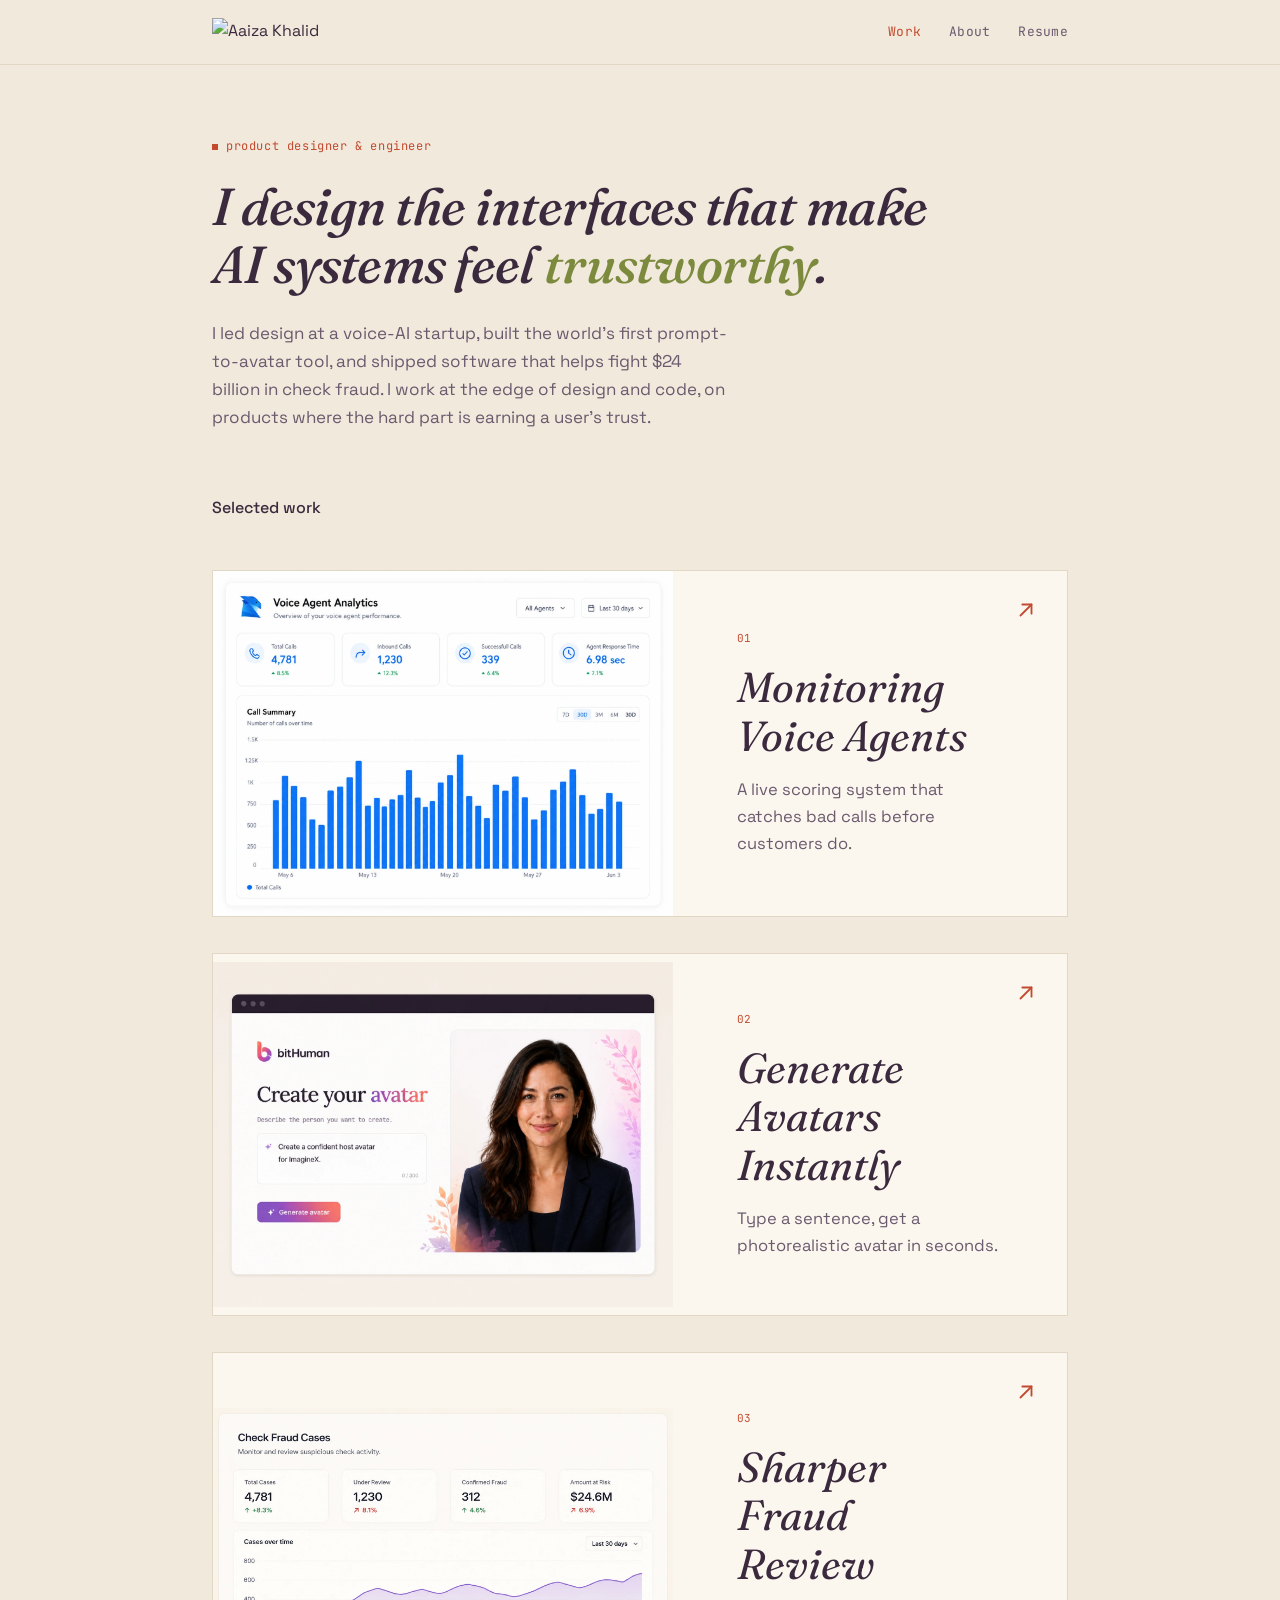
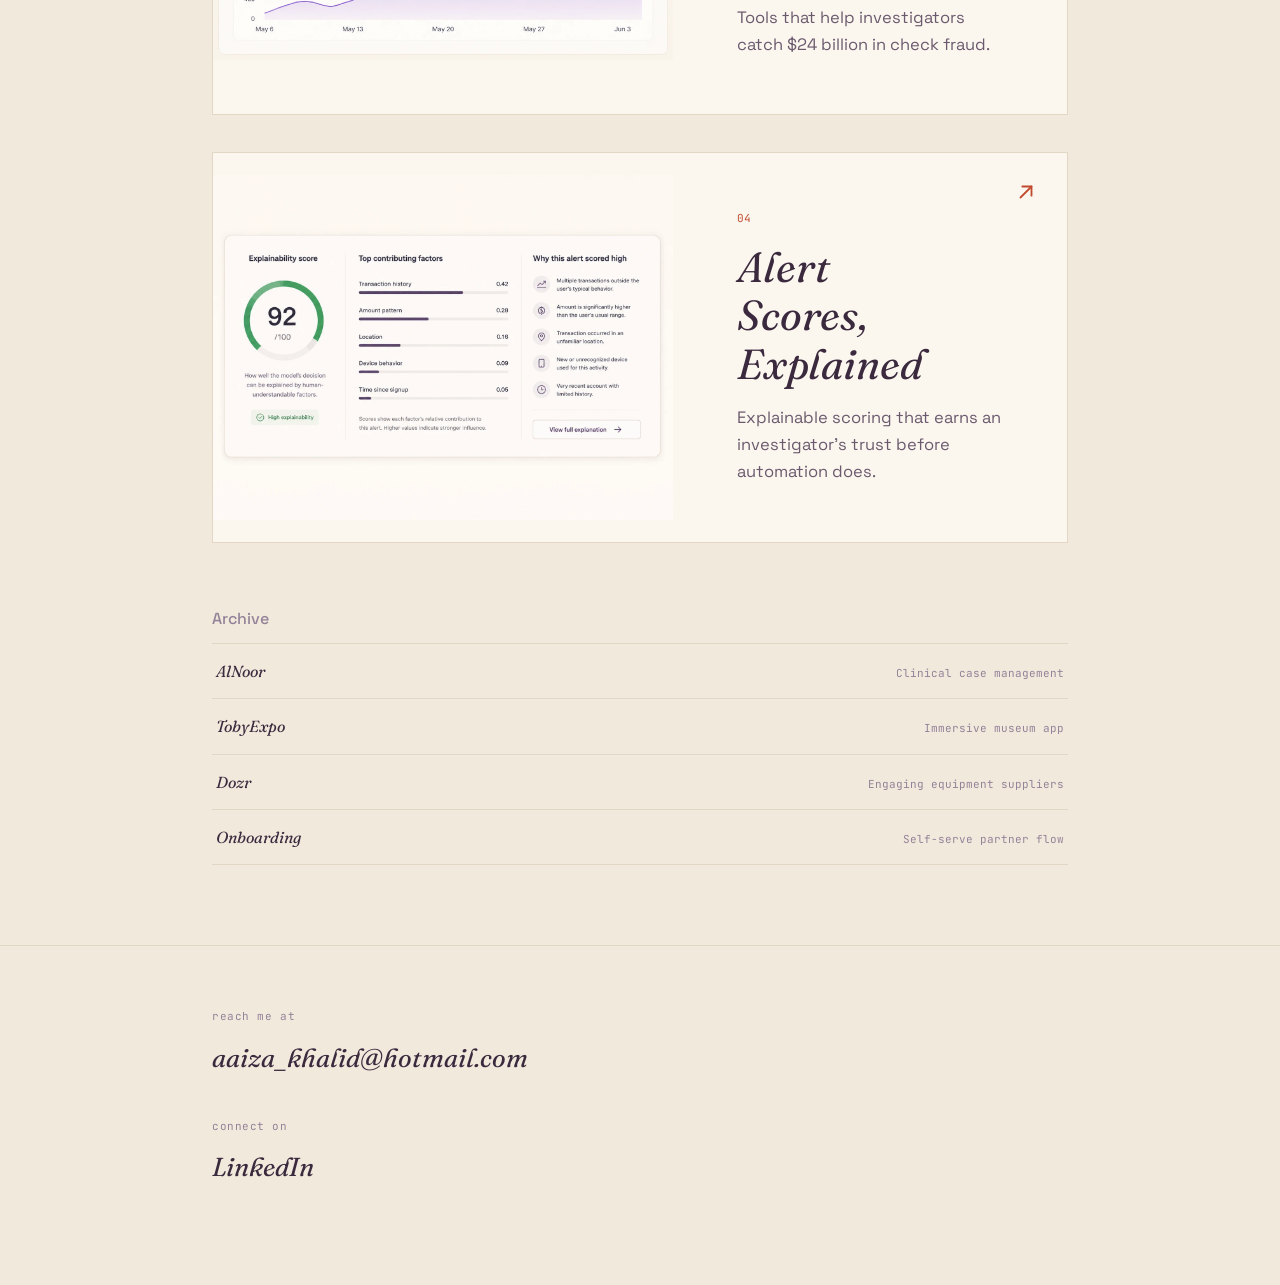
==== index.html @ 7fcff70e "Rework homepage card titles after feedback The first pass (Make It Visible, Words Become Faces, Fast" ====
<!DOCTYPE html>
<html lang="en">
<head>
<meta charset="UTF-8">
<meta name="viewport" content="width=device-width, initial-scale=1">
<title>Aaiza Khalid — Product Designer</title>
<style>
@import url('https://fonts.googleapis.com/css2?family=Space+Grotesk:wght@400;500;700&family=JetBrains+Mono:wght@400;500&family=Fraunces:ital,opsz,wght@0,9..144,400;0,9..144,500;0,9..144,600;1,9..144,500;1,9..144,600&display=swap');

* { margin:0; padding:0; box-sizing:border-box; }

:root{
  --bg:#F1E9DC;
  --bg-card:#FBF7EF;
  --ink:#3B2A3E;
  --ink-soft:#6B5A6E;
  --ink-mute:#948298;
  --coral:#C24B2F;
  --olive:#7C8A3D;
  --border:#E2D6C4;
  --border-strong:#CBB89D;
  --font-display:'Fraunces', serif;
  --font-sans:'Space Grotesk', sans-serif;
  --font-mono:'JetBrains Mono', monospace;
  --maxw:920px;
}

html{ scroll-behavior:smooth; }

body{
  background:var(--bg);
  color:var(--ink);
  font-family:var(--font-sans);
  font-size:16px;
  line-height:1.65;
  position:relative;
  overflow-x:hidden;
}

.grid-overlay{
  position:fixed; inset:0; pointer-events:none; z-index:0;
  background-image: repeating-linear-gradient(90deg, transparent, transparent 79px, rgba(59,42,62,0.05) 79px, rgba(59,42,62,0.05) 80px);
  opacity:0; transition:opacity .8s ease;
}
body.grid-on .grid-overlay{ opacity:1; }

a{ color:inherit; text-decoration:none; }

.wrap{ max-width:var(--maxw); margin:0 auto; padding:0 32px; position:relative; z-index:1; }

/* nav */
nav.site-nav{
  position:sticky; top:0; z-index:50;
  background:rgba(241,233,220,0.92); backdrop-filter:blur(6px);
  border-bottom:1px solid var(--border);
}
nav.site-nav .wrap{
  display:flex; align-items:center; justify-content:space-between;
  padding-top:18px; padding-bottom:18px;
}
nav.site-nav .mark img{ height:28px; display:block; }
nav.site-nav .links{ display:flex; gap:28px; font-family:var(--font-mono); font-size:13px; letter-spacing:0.02em; }
nav.site-nav .links a{ color:var(--ink-soft); transition:color .2s; }
nav.site-nav .links a:hover, nav.site-nav .links a.current{ color:var(--coral); }

/* eyebrow */
.eyebrow{
  font-family:var(--font-mono); font-size:12px; letter-spacing:0.05em;
  color:var(--coral); margin-bottom:20px; display:flex; align-items:center; gap:8px;
}
.eyebrow::before{ content:''; width:6px; height:6px; background:var(--coral); display:inline-block; }

/* headings */
h1{ font-family:var(--font-display); font-style:italic; font-weight:500; font-size:52px; line-height:1.12; letter-spacing:-0.01em; max-width:760px; }
h2{ font-family:var(--font-display); font-style:italic; font-weight:500; font-size:30px; line-height:1.25; margin:64px 0 20px; max-width:680px; }
h3{ font-family:var(--font-sans); font-weight:500; font-size:16px; margin:28px 0 10px; color:var(--ink); }
p{ color:var(--ink-soft); max-width:640px; }
.accent{ color:var(--olive); font-style:italic; }

/* hero */
.hero{ padding:72px 0 56px; }
.hero .sub{ font-family:var(--font-sans); font-size:17px; max-width:520px; margin-top:26px; }

/* project index grid — horizontal rows */
.index-grid{
  display:flex; flex-direction:column; gap:36px; margin-top:48px;
}
.index-grid .cell{
  background:var(--bg-card); border:1px solid var(--border); padding:0; overflow:hidden;
  transition:transform .3s ease, border-color .3s ease; cursor:pointer;
  display:flex; align-items:stretch; position:relative;
}
.index-grid .cell:hover{ transform:translateY(-4px); border-color:var(--coral); }
.index-grid .cell .num{ font-family:var(--font-mono); font-size:11px; color:var(--coral); margin-bottom:16px; }
.index-grid .cell .name{ font-family:var(--font-display); font-style:italic; font-size:42px; line-height:1.15; padding-right:36px; }
.index-grid .cell .blurb{ font-family:var(--font-sans); font-size:16.5px; color:var(--ink-soft); margin-top:16px; max-width:460px; }
.index-grid .cell .cell-body{ padding:56px 64px; flex:1; display:flex; flex-direction:column; justify-content:center; min-width:0; }

/* arrow affordance */
.index-grid .cell-arrow{
  position:absolute; top:28px; right:30px; width:22px; height:22px; color:var(--coral);
  transition:transform .25s ease; z-index:2;
}
.index-grid .cell-arrow svg{ width:100%; height:100%; display:block; }
.index-grid .cell:hover .cell-arrow{ transform:translate(4px,-4px); }

/* thumb: bare image, no chrome frame. contain (not cover) so screenshot
   text never gets cropped regardless of the source image's aspect ratio */
.index-grid .thumb{ flex:0 0 460px; display:flex; align-items:center; justify-content:center; background:var(--bg-card); }
.index-grid .thumb .thumb-media{
  width:100%; height:100%; object-fit:contain; object-position:center; display:block;
}
.index-grid .thumb .quad-mini{
  width:100%; flex:1; display:grid; grid-template-columns:1fr 1fr; grid-template-rows:1fr 1fr;
  gap:4px; padding:18px;
}
.index-grid .thumb .qc{ border-radius:5px; }
.index-grid .thumb .qc-good{ background:rgba(124,138,61,0.28); border:1px solid rgba(124,138,61,0.45); }
.index-grid .thumb .qc-red{ background:rgba(194,75,47,0.22); border:1px solid rgba(194,75,47,0.4); }
.index-grid .thumb .qc-amber{ background:rgba(194,75,47,0.12); border:1px dashed rgba(194,75,47,0.55); }

@media (max-width:900px){
  .index-grid .cell .name{ font-size:32px; }
  .index-grid .cell .cell-body{ padding:40px 44px; }
}
@media (max-width:720px){
  .index-grid .cell{ flex-direction:column; }
  .index-grid .thumb{ flex:0 0 auto; aspect-ratio:16/10; }
  .index-grid .cell-arrow{ top:20px; right:20px; }
}

/* archive row */
.archive{ margin-top:64px; }
.archive h3{ color:var(--ink-mute); }
.archive-list{ display:flex; flex-direction:column; border-top:1px solid var(--border); }
.archive-list a{
  display:flex; align-items:baseline; justify-content:space-between; gap:16px;
  padding:14px 4px; border-bottom:1px solid var(--border);
  transition:padding-left .2s ease, border-color .2s ease;
}
.archive-list a:hover{ padding-left:10px; border-color:var(--border-strong); }
.archive-list a:hover .name{ color:var(--coral); }
.archive-list .name{ font-family:var(--font-display); font-style:italic; font-size:16px; transition:color .2s; }
.archive-list .tag{ font-family:var(--font-mono); font-size:11px; color:var(--ink-mute); white-space:nowrap; }
@media (max-width:480px){
  .archive-list a{ flex-direction:column; align-items:flex-start; gap:4px; }
}

/* case study meta row */
.meta-row{
  display:grid; grid-template-columns:repeat(4,1fr); gap:20px;
  border-top:1px solid var(--border); border-bottom:1px solid var(--border);
  padding:24px 0; margin:36px 0 44px; max-width:760px;
}
.meta-row div{ font-size:13px; }
.meta-row .label{ font-family:var(--font-mono); font-size:11px; color:var(--coral); display:block; margin-bottom:6px; }
.meta-row .val{ color:var(--ink); font-weight:500; }
@media (max-width:640px){ .meta-row{ grid-template-columns:1fr 1fr; } }

/* stat row */
.stat-row{ display:flex; gap:48px; flex-wrap:wrap; margin:32px 0 12px; }
.stat{ min-width:120px; }
.stat .num{ font-family:var(--font-display); font-style:italic; font-weight:500; font-size:38px; color:var(--coral); line-height:1; }
.stat .label{ font-family:var(--font-mono); font-size:12px; color:var(--ink-soft); margin-top:8px; display:block; }

/* images */
figure{ margin:28px 0; }
figure img, figure video{ width:100%; display:block; border:1px solid var(--border); background:var(--bg-card); }
figcaption{ font-family:var(--font-mono); font-size:12px; color:var(--ink-mute); margin-top:10px; }

/* list quotes */
blockquote{
  font-family:var(--font-display); font-style:italic; font-size:22px; color:var(--ink);
  border-left:2px solid var(--coral); padding-left:24px; margin:32px 0; max-width:600px;
}

ul{ color:var(--ink-soft); padding-left:20px; max-width:620px; }
ul li{ margin-bottom:8px; }

/* up next */
.up-next{
  margin-top:96px; padding:44px 0; border-top:1px solid var(--border);
}
.up-next .eyebrow{ margin-bottom:14px; }
.up-next .title{ font-family:var(--font-display); font-style:italic; font-size:34px; transition:color .2s; }
.up-next a:hover .title{ color:var(--coral); }

/* footer */
footer{ margin-top:80px; padding:56px 0 64px; border-top:1px solid var(--border); }
footer .label{ font-family:var(--font-mono); font-size:11px; color:var(--ink-mute); text-transform:lowercase; letter-spacing:0.05em; }
footer .big{ font-family:var(--font-display); font-style:italic; font-size:26px; margin:8px 0 32px; display:block; }
footer .big:hover{ color:var(--coral); }
footer .flower{ height:48px; margin-top:24px; opacity:0.85; }

section.body-content{ padding-bottom:20px; }

@media (max-width:640px){
  h1{ font-size:38px; }
  h2{ font-size:24px; }
  .wrap{ padding:0 20px; }
}


/* entrance beat */
.hero h1, .hero .sub, .hero .eyebrow{ opacity:0; transform:translateY(16px); animation:heroIn .8s ease forwards; }
.hero .eyebrow{ animation-delay:.05s; }
.hero h1{ animation-delay:.18s; }
.hero .sub{ animation-delay:.34s; }
@keyframes heroIn{ to{ opacity:1; transform:none; } }
/* index cells: cursor-tilt shadow */
.index-grid .cell{ position:relative; will-change:transform; }
.index-grid .cell:hover{ box-shadow: var(--mx,0px) var(--my,6px) 24px -8px rgba(59,42,62,0.25); }

</style>
</head>
<body>
<div class="grid-overlay"></div>

<nav class="site-nav">
  <div class="wrap">
    <a class="mark" href="index.html"><img src="https://cdn.prod.website-files.com/6029a00655b62debcb2ac54f/608301ea3f40d42e7179f87a_signature%20(4).png" alt="Aaiza Khalid"></a>
    <div class="links">
      <a href="index.html" class="current">Work</a>
      <a href="about.html">About</a>
      <a href="https://drive.google.com/file/d/19e17WvqtgwXd5ikh0A21keDAwqfaJ39k/view?usp=sharing" target="_blank" rel="noopener">Resume</a>
    </div>
  </div>
</nav>

<header class="hero">
  <div class="wrap">
    <div class="eyebrow">product designer &amp; engineer</div>
    <h1>I design the interfaces that make AI systems feel <span class="accent">trustworthy</span>.</h1>
    <p class="sub">I led design at a voice-AI startup, built the world's first prompt-to-avatar tool, and shipped software that helps fight $24 billion in check fraud. I work at the edge of design and code, on products where the hard part is earning a user's trust.</p>
  </div>
</header>

<main class="wrap body-content">
  <h3 style="margin-top:8px;">Selected work</h3>
  <div class="index-grid">

    <a class="cell" href="work/aviary.html">
      <div class="thumb">
        <img class="thumb-media" src="images/aviary-thumb.webp" alt="Aviary voice agent analytics dashboard">
      </div>
      <div class="cell-body">
        <div class="num">01</div>
        <div class="name">Monitoring Voice Agents</div>
        <p class="blurb">A live scoring system that catches bad calls before customers do.</p>
      </div>
      <div class="cell-arrow"><svg viewBox="0 0 24 24" fill="none" stroke="currentColor" stroke-width="2" stroke-linecap="round" stroke-linejoin="round"><line x1="6" y1="18" x2="18" y2="6"/><polyline points="8 6 18 6 18 16"/></svg></div>
    </a>

    <a class="cell" href="work/bithuman.html">
      <div class="thumb">
        <img class="thumb-media" src="images/bithuman-thumb.webp" alt="bitHuman avatar generation UI">
      </div>
      <div class="cell-body">
        <div class="num">02</div>
        <div class="name">Generate Avatars Instantly</div>
        <p class="blurb">Type a sentence, get a photorealistic avatar in seconds.</p>
      </div>
      <div class="cell-arrow"><svg viewBox="0 0 24 24" fill="none" stroke="currentColor" stroke-width="2" stroke-linecap="round" stroke-linejoin="round"><line x1="6" y1="18" x2="18" y2="6"/><polyline points="8 6 18 6 18 16"/></svg></div>
    </a>

    <a class="cell" href="work/unit21.html">
      <div class="thumb">
        <img class="thumb-media" src="images/unit21-thumb.webp" alt="Unit21 check fraud cases dashboard">
      </div>
      <div class="cell-body">
        <div class="num">03</div>
        <div class="name">Sharper Fraud Review</div>
        <p class="blurb">Tools that help investigators catch $24 billion in check fraud.</p>
      </div>
      <div class="cell-arrow"><svg viewBox="0 0 24 24" fill="none" stroke="currentColor" stroke-width="2" stroke-linecap="round" stroke-linejoin="round"><line x1="6" y1="18" x2="18" y2="6"/><polyline points="8 6 18 6 18 16"/></svg></div>
    </a>

    <a class="cell" href="work/alert-scores.html">
      <div class="thumb">
        <img class="thumb-media" src="images/alert-scores-thumb.webp" alt="Alert Scores explainability breakdown">
      </div>
      <div class="cell-body">
        <div class="num">04</div>
        <div class="name">Alert Scores, Explained</div>
        <p class="blurb">Explainable scoring that earns an investigator's trust before automation does.</p>
      </div>
      <div class="cell-arrow"><svg viewBox="0 0 24 24" fill="none" stroke="currentColor" stroke-width="2" stroke-linecap="round" stroke-linejoin="round"><line x1="6" y1="18" x2="18" y2="6"/><polyline points="8 6 18 6 18 16"/></svg></div>
    </a>

  </div>

  <div class="archive">
    <h3>Archive</h3>
    <div class="archive-list">
      <a href="work/alnoor.html">
        <span class="name">AlNoor</span>
        <span class="tag">Clinical case management</span>
      </a>
      <a href="work/tobyexpo.html">
        <span class="name">TobyExpo</span>
        <span class="tag">Immersive museum app</span>
      </a>
      <a href="work/dozr.html">
        <span class="name">Dozr</span>
        <span class="tag">Engaging equipment suppliers</span>
      </a>
      <a href="work/onboarding.html">
        <span class="name">Onboarding</span>
        <span class="tag">Self-serve partner flow</span>
      </a>
    </div>
  </div>
</main>

<footer>
  <div class="wrap">
    <span class="label">Reach me at</span>
    <a class="big" href="mailto:aaiza_khalid@hotmail.com">aaiza_khalid@hotmail.com</a>
    <span class="label">Connect on</span>
    <a class="big" href="https://www.linkedin.com/in/aaizakh/" target="_blank" rel="noopener">LinkedIn</a>
  </div>
</footer>

<script>
document.addEventListener('mousemove', function(){
  document.body.classList.add('grid-on');
}, { once:true });


// soft cursor-following shadow on project cells
document.querySelectorAll('.index-grid .cell').forEach(c=>{
  c.addEventListener('mousemove',(e)=>{
    const r=c.getBoundingClientRect();
    const dx=((e.clientX-r.left)/r.width - .5)*-14;
    const dy=((e.clientY-r.top)/r.height - .5)*-14 + 6;
    c.style.setProperty('--mx', dx+'px');
    c.style.setProperty('--my', dy+'px');
  });
});
</script>
</body>
</html>
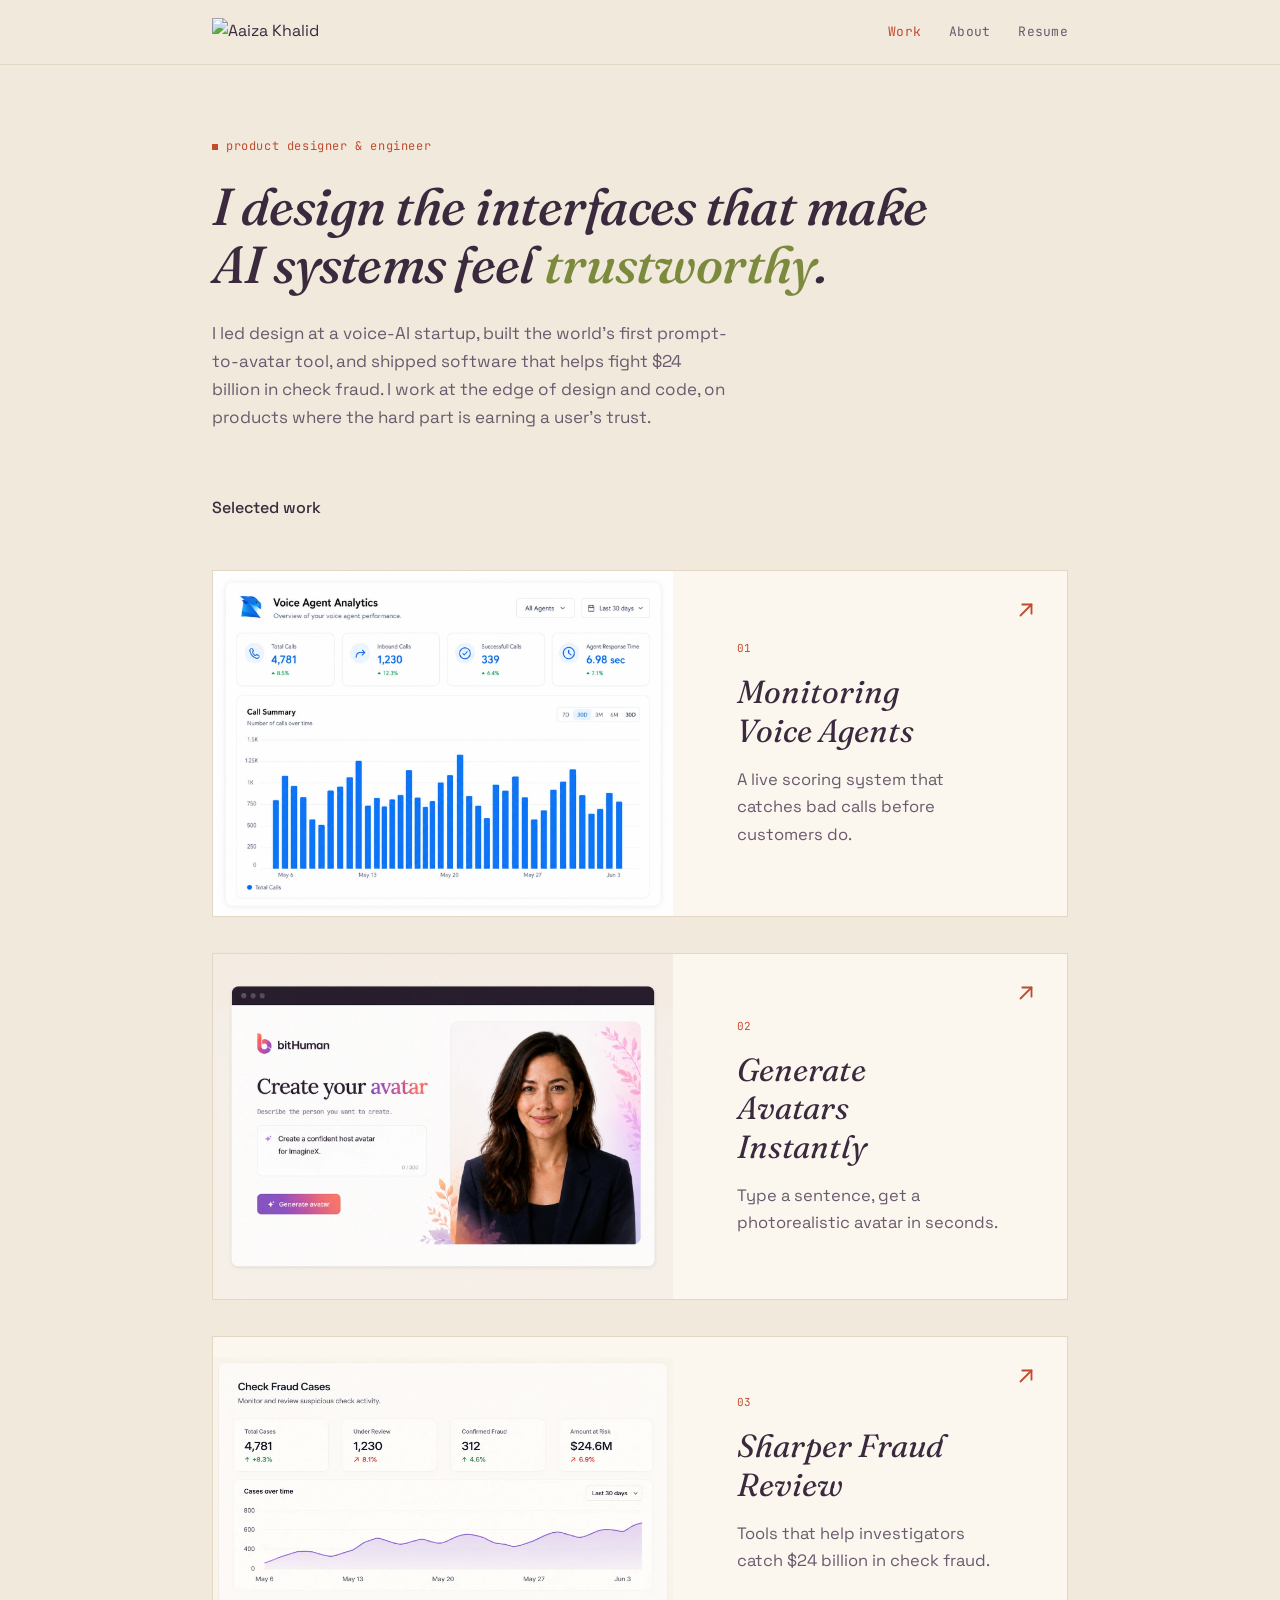
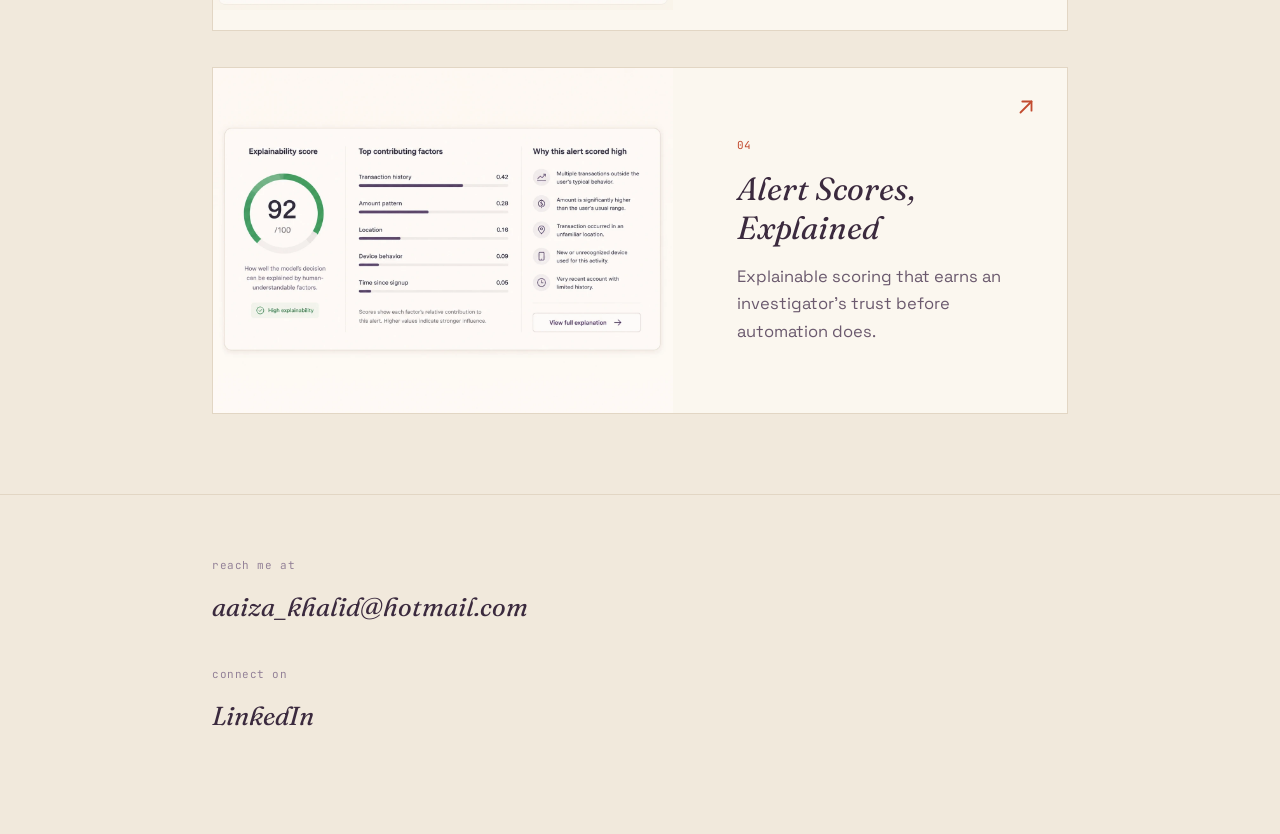
==== commit 3a8adfdd: "Hide archive section, shrink homepage card titles Archive (AlNoor, TobyExpo, Dozr, Onboarding) is co" ====
--- a/index.html
+++ b/index.html
@@ -92,7 +92,7 @@
 }
 .index-grid .cell:hover{ transform:translateY(-4px); border-color:var(--coral); }
 .index-grid .cell .num{ font-family:var(--font-mono); font-size:11px; color:var(--coral); margin-bottom:16px; }
-.index-grid .cell .name{ font-family:var(--font-display); font-style:italic; font-size:42px; line-height:1.15; padding-right:36px; }
+.index-grid .cell .name{ font-family:var(--font-display); font-style:italic; font-size:32px; line-height:1.2; padding-right:36px; }
 .index-grid .cell .blurb{ font-family:var(--font-sans); font-size:16.5px; color:var(--ink-soft); margin-top:16px; max-width:460px; }
 .index-grid .cell .cell-body{ padding:56px 64px; flex:1; display:flex; flex-direction:column; justify-content:center; min-width:0; }
 
@@ -120,7 +120,7 @@
 .index-grid .thumb .qc-amber{ background:rgba(194,75,47,0.12); border:1px dashed rgba(194,75,47,0.55); }
 
 @media (max-width:900px){
-  .index-grid .cell .name{ font-size:32px; }
+  .index-grid .cell .name{ font-size:26px; }
   .index-grid .cell .cell-body{ padding:40px 44px; }
 }
 @media (max-width:720px){
@@ -289,6 +289,7 @@
 
   </div>
 
+  <!-- Archive section hidden for now, kept here in case it's wanted again later.
   <div class="archive">
     <h3>Archive</h3>
     <div class="archive-list">
@@ -310,6 +311,7 @@
       </a>
     </div>
   </div>
+  -->
 </main>
 
 <footer>
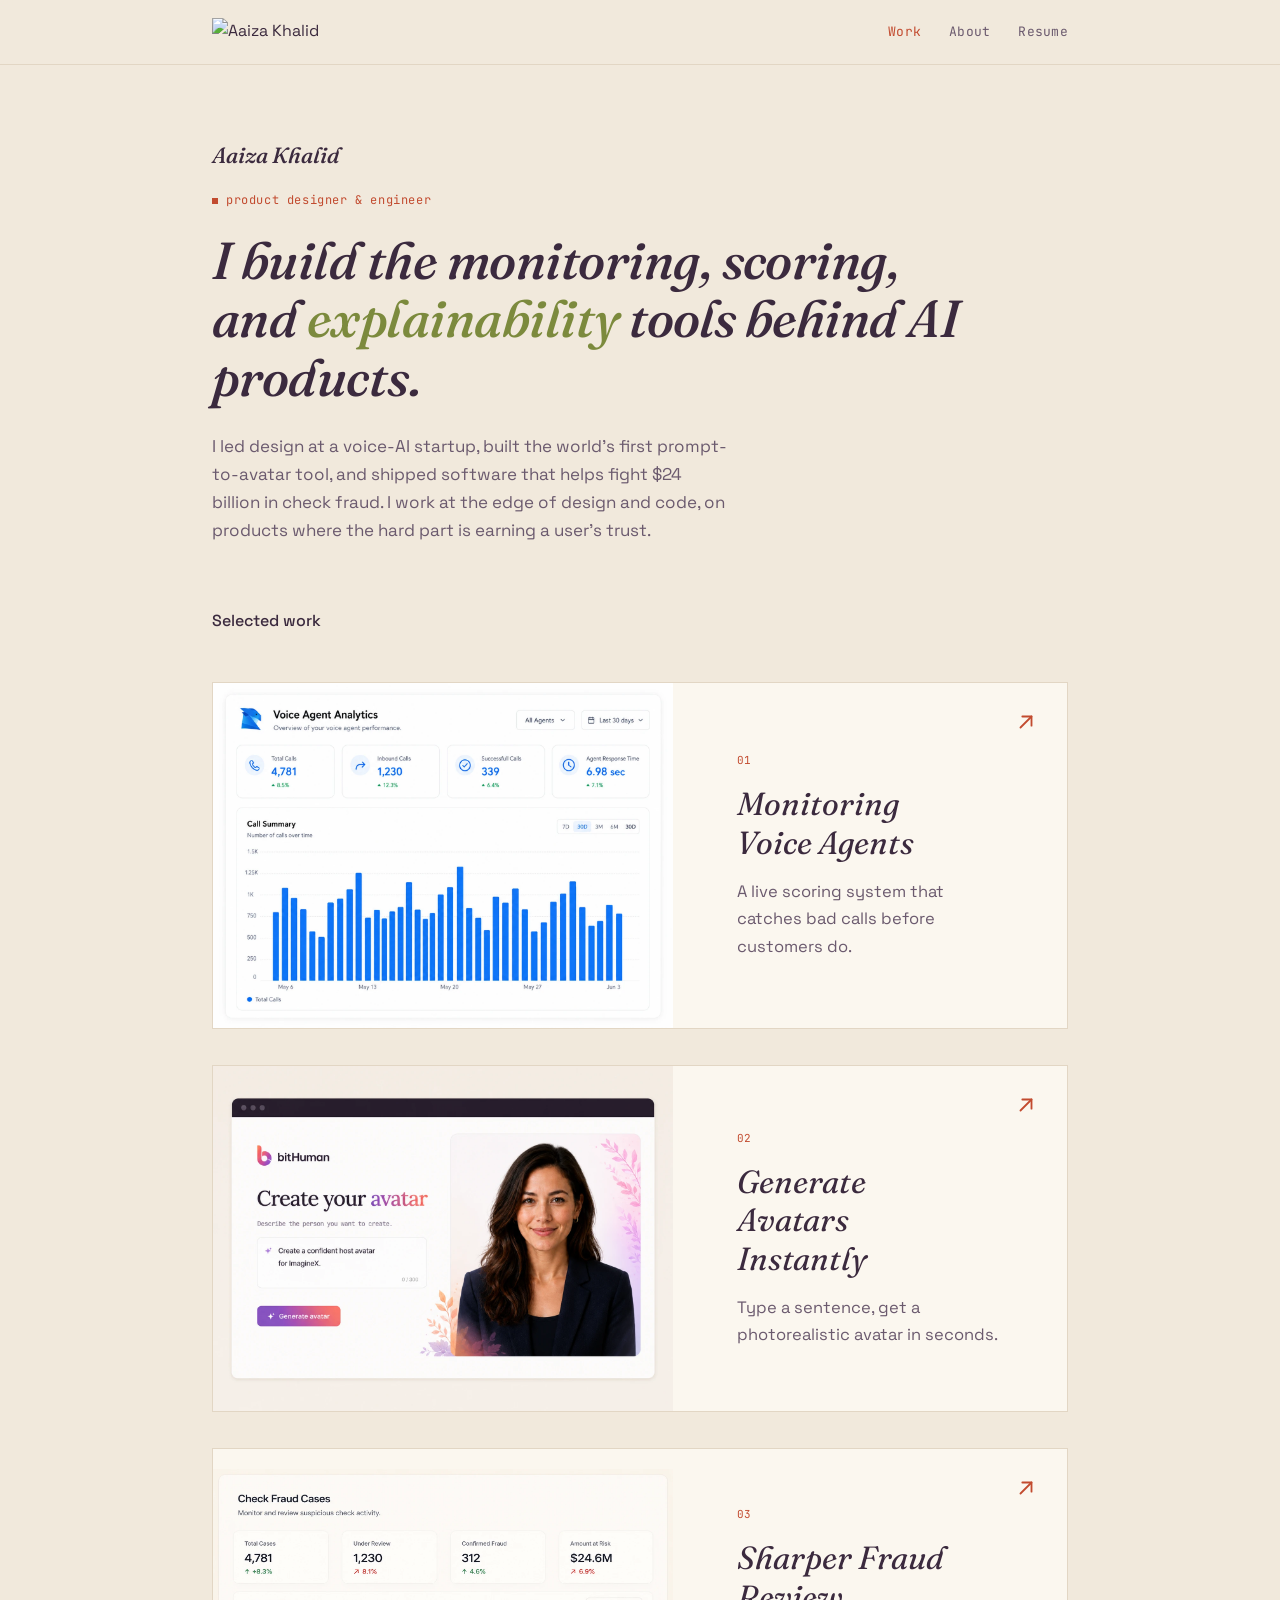
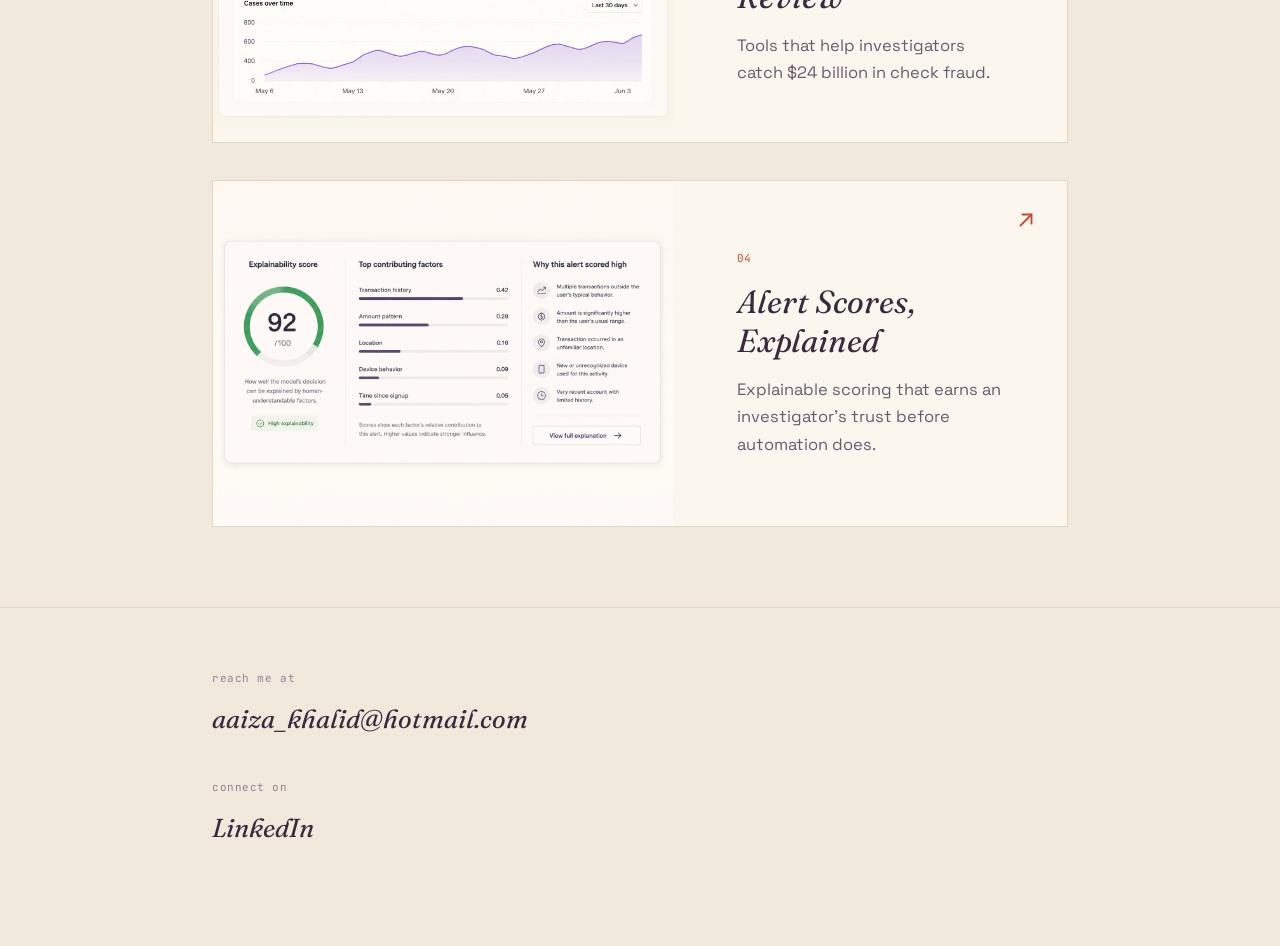
==== commit 56d79e32: "Add name byline and rewrite the hero headline Adds "Aaiza Khalid" as its own line above the eyebrow " ====
--- a/index.html
+++ b/index.html
@@ -79,6 +79,7 @@
 
 /* hero */
 .hero{ padding:72px 0 56px; }
+.hero-name{ font-family:var(--font-display); font-style:italic; font-weight:500; font-size:22px; color:var(--ink); margin-bottom:18px; }
 .hero .sub{ font-family:var(--font-sans); font-size:17px; max-width:520px; margin-top:26px; }
 
 /* project index grid — horizontal rows */
@@ -202,7 +203,8 @@
 
 
 /* entrance beat */
-.hero h1, .hero .sub, .hero .eyebrow{ opacity:0; transform:translateY(16px); animation:heroIn .8s ease forwards; }
+.hero h1, .hero .sub, .hero .eyebrow, .hero-name{ opacity:0; transform:translateY(16px); animation:heroIn .8s ease forwards; }
+.hero-name{ animation-delay:0s; }
 .hero .eyebrow{ animation-delay:.05s; }
 .hero h1{ animation-delay:.18s; }
 .hero .sub{ animation-delay:.34s; }
@@ -229,8 +231,9 @@
 
 <header class="hero">
   <div class="wrap">
+    <div class="hero-name">Aaiza Khalid</div>
     <div class="eyebrow">product designer &amp; engineer</div>
-    <h1>I design the interfaces that make AI systems feel <span class="accent">trustworthy</span>.</h1>
+    <h1>I build the monitoring, scoring, and <span class="accent">explainability</span> tools behind AI products.</h1>
     <p class="sub">I led design at a voice-AI startup, built the world's first prompt-to-avatar tool, and shipped software that helps fight $24 billion in check fraud. I work at the edge of design and code, on products where the hard part is earning a user's trust.</p>
   </div>
 </header>
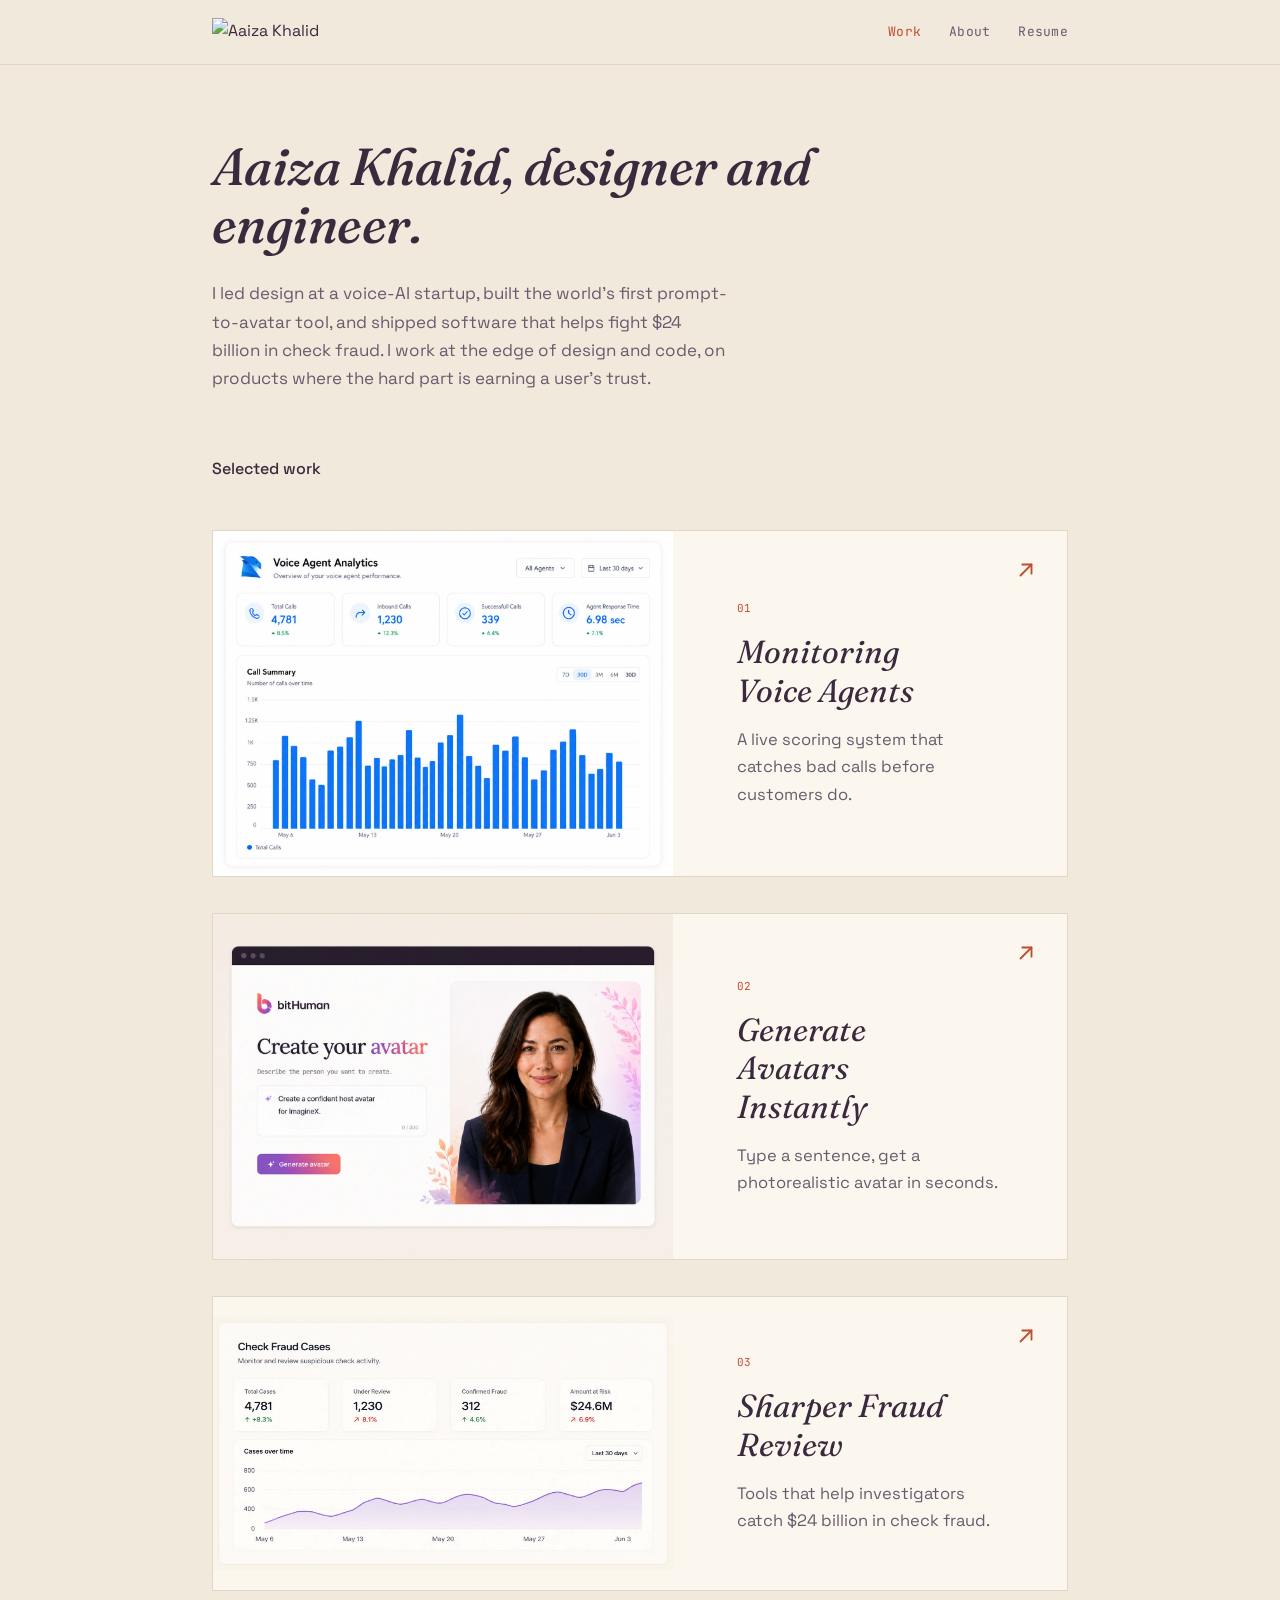
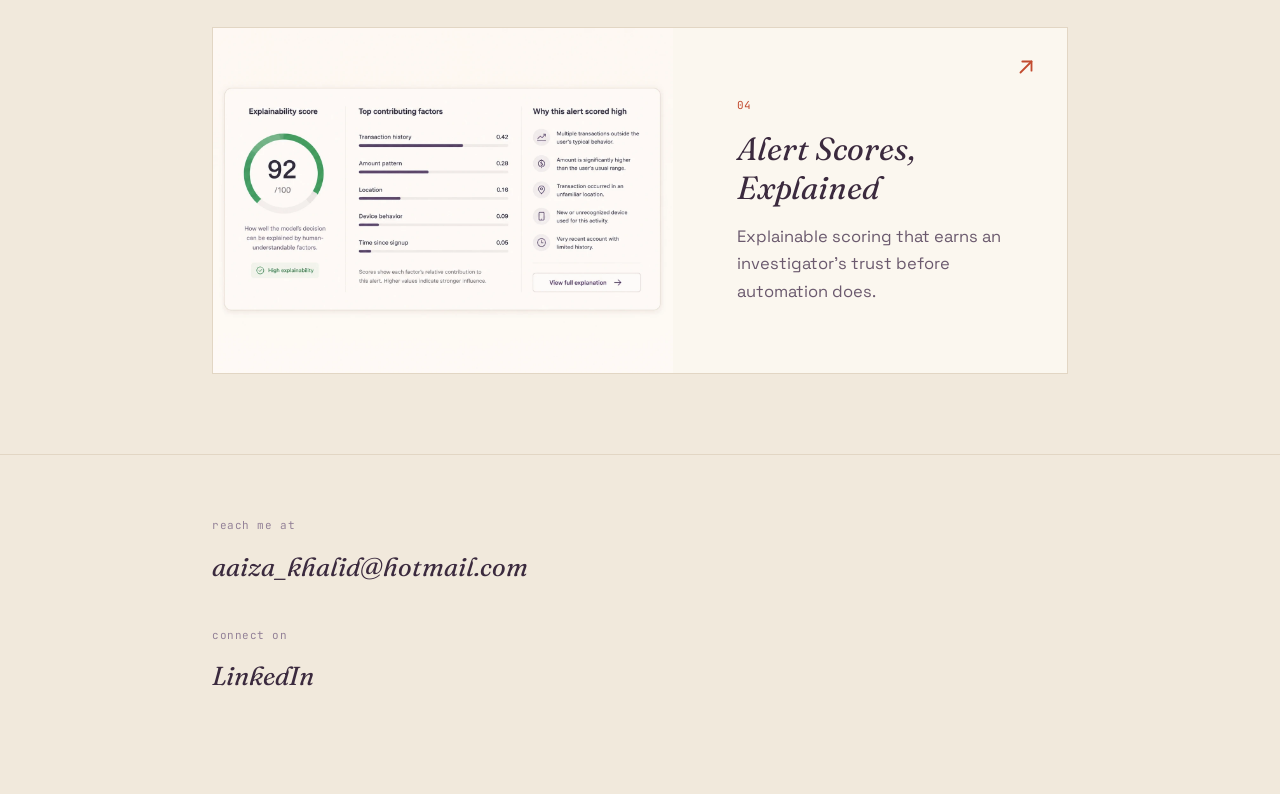
==== commit 1a55d8c8: "Collapse hero to two lines Previous version stacked four separate elements (byline, mono eyebrow, ac" ====
--- a/index.html
+++ b/index.html
@@ -79,7 +79,6 @@
 
 /* hero */
 .hero{ padding:72px 0 56px; }
-.hero-name{ font-family:var(--font-display); font-style:italic; font-weight:500; font-size:22px; color:var(--ink); margin-bottom:18px; }
 .hero .sub{ font-family:var(--font-sans); font-size:17px; max-width:520px; margin-top:26px; }
 
 /* project index grid — horizontal rows */
@@ -203,11 +202,9 @@
 
 
 /* entrance beat */
-.hero h1, .hero .sub, .hero .eyebrow, .hero-name{ opacity:0; transform:translateY(16px); animation:heroIn .8s ease forwards; }
-.hero-name{ animation-delay:0s; }
-.hero .eyebrow{ animation-delay:.05s; }
-.hero h1{ animation-delay:.18s; }
-.hero .sub{ animation-delay:.34s; }
+.hero h1, .hero .sub{ opacity:0; transform:translateY(16px); animation:heroIn .8s ease forwards; }
+.hero h1{ animation-delay:.05s; }
+.hero .sub{ animation-delay:.2s; }
 @keyframes heroIn{ to{ opacity:1; transform:none; } }
 /* index cells: cursor-tilt shadow */
 .index-grid .cell{ position:relative; will-change:transform; }
@@ -231,9 +228,7 @@
 
 <header class="hero">
   <div class="wrap">
-    <div class="hero-name">Aaiza Khalid</div>
-    <div class="eyebrow">product designer &amp; engineer</div>
-    <h1>I build the monitoring, scoring, and <span class="accent">explainability</span> tools behind AI products.</h1>
+    <h1>Aaiza Khalid, designer and engineer.</h1>
     <p class="sub">I led design at a voice-AI startup, built the world's first prompt-to-avatar tool, and shipped software that helps fight $24 billion in check fraud. I work at the edge of design and code, on products where the hard part is earning a user's trust.</p>
   </div>
 </header>
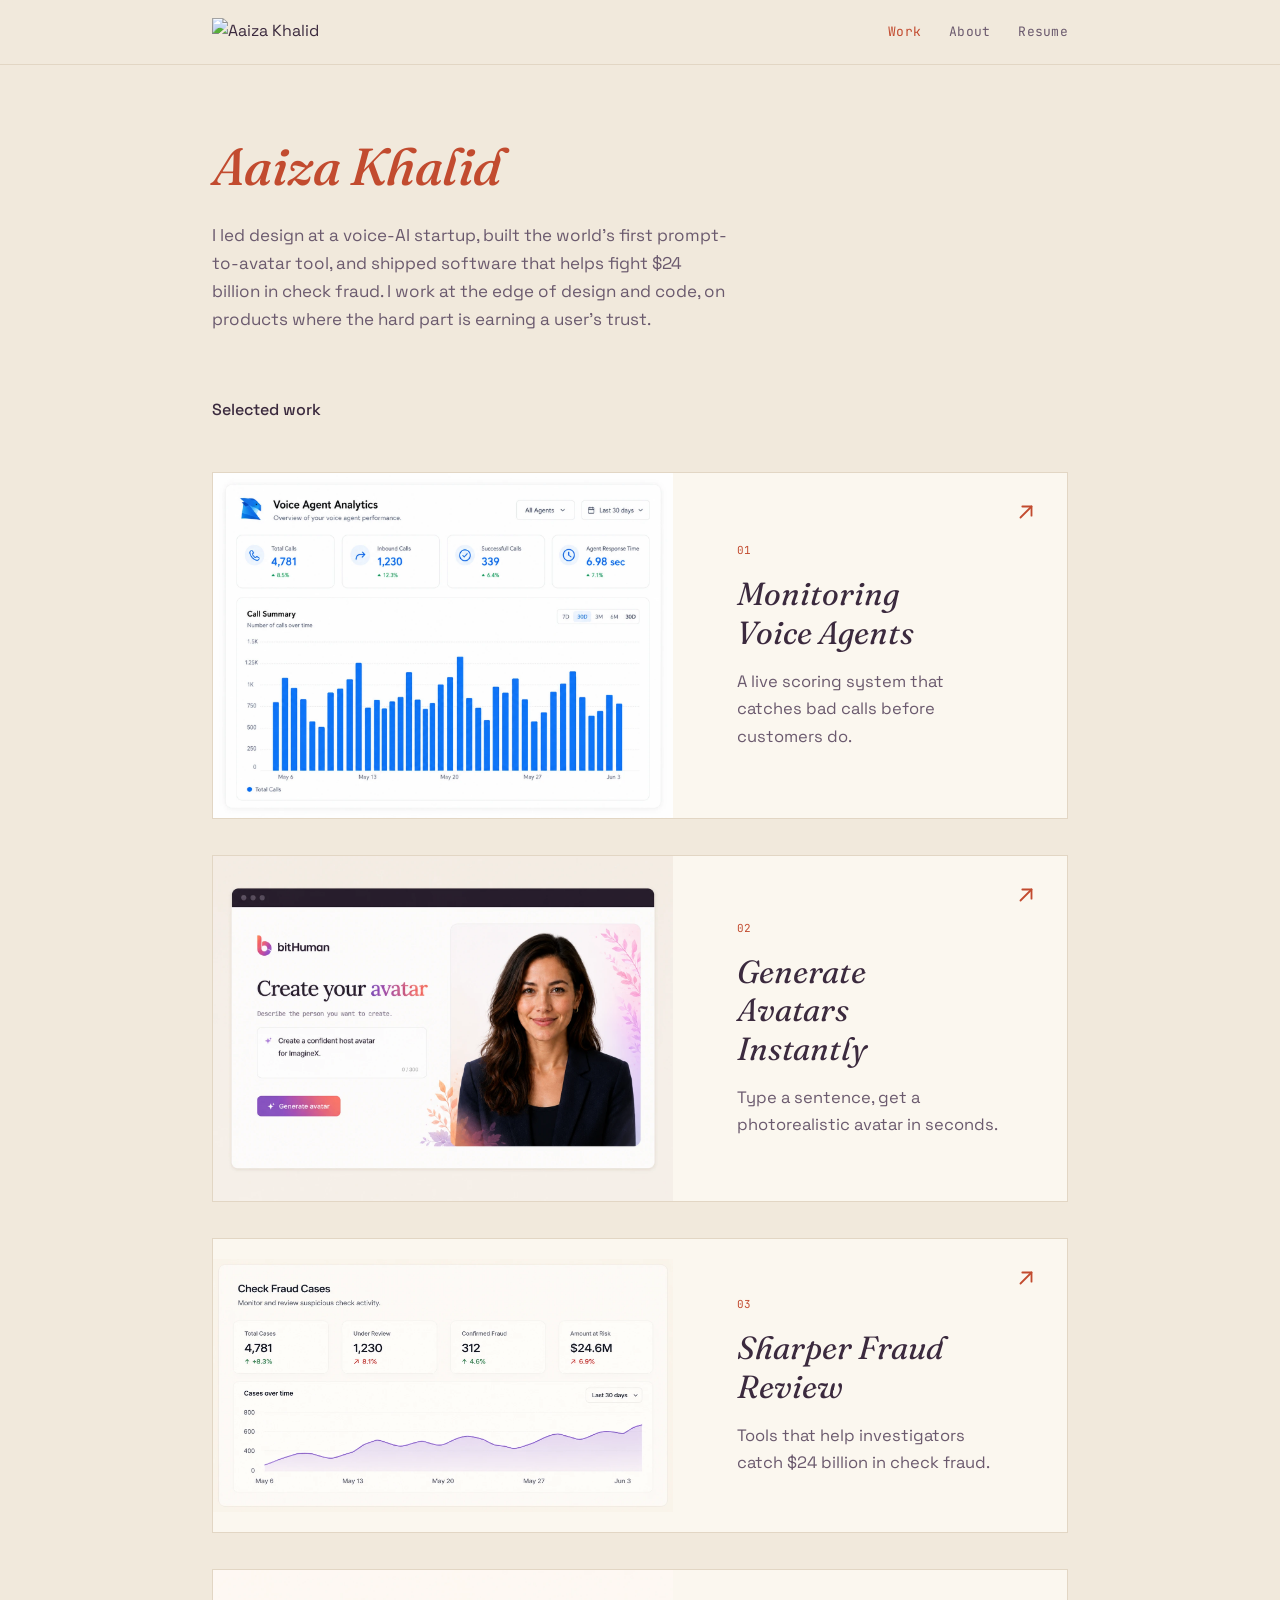
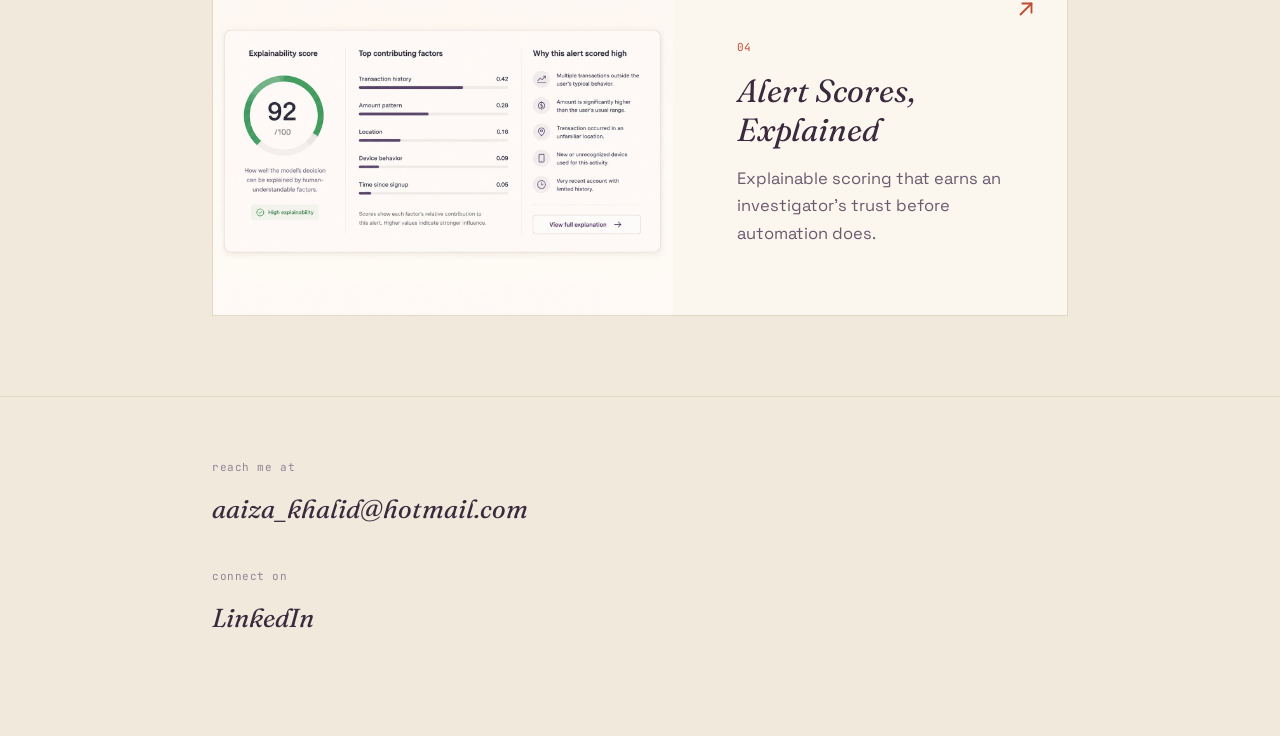
==== commit 4686974a: "Simplify hero to just the name, in coral Drops ", designer and engineer" so the heading is a single " ====
--- a/index.html
+++ b/index.html
@@ -79,6 +79,7 @@
 
 /* hero */
 .hero{ padding:72px 0 56px; }
+.hero-h1{ color:var(--coral); white-space:nowrap; }
 .hero .sub{ font-family:var(--font-sans); font-size:17px; max-width:520px; margin-top:26px; }
 
 /* project index grid — horizontal rows */
@@ -228,7 +229,7 @@
 
 <header class="hero">
   <div class="wrap">
-    <h1>Aaiza Khalid, designer and engineer.</h1>
+    <h1 class="hero-h1">Aaiza Khalid</h1>
     <p class="sub">I led design at a voice-AI startup, built the world's first prompt-to-avatar tool, and shipped software that helps fight $24 billion in check fraud. I work at the edge of design and code, on products where the hard part is earning a user's trust.</p>
   </div>
 </header>
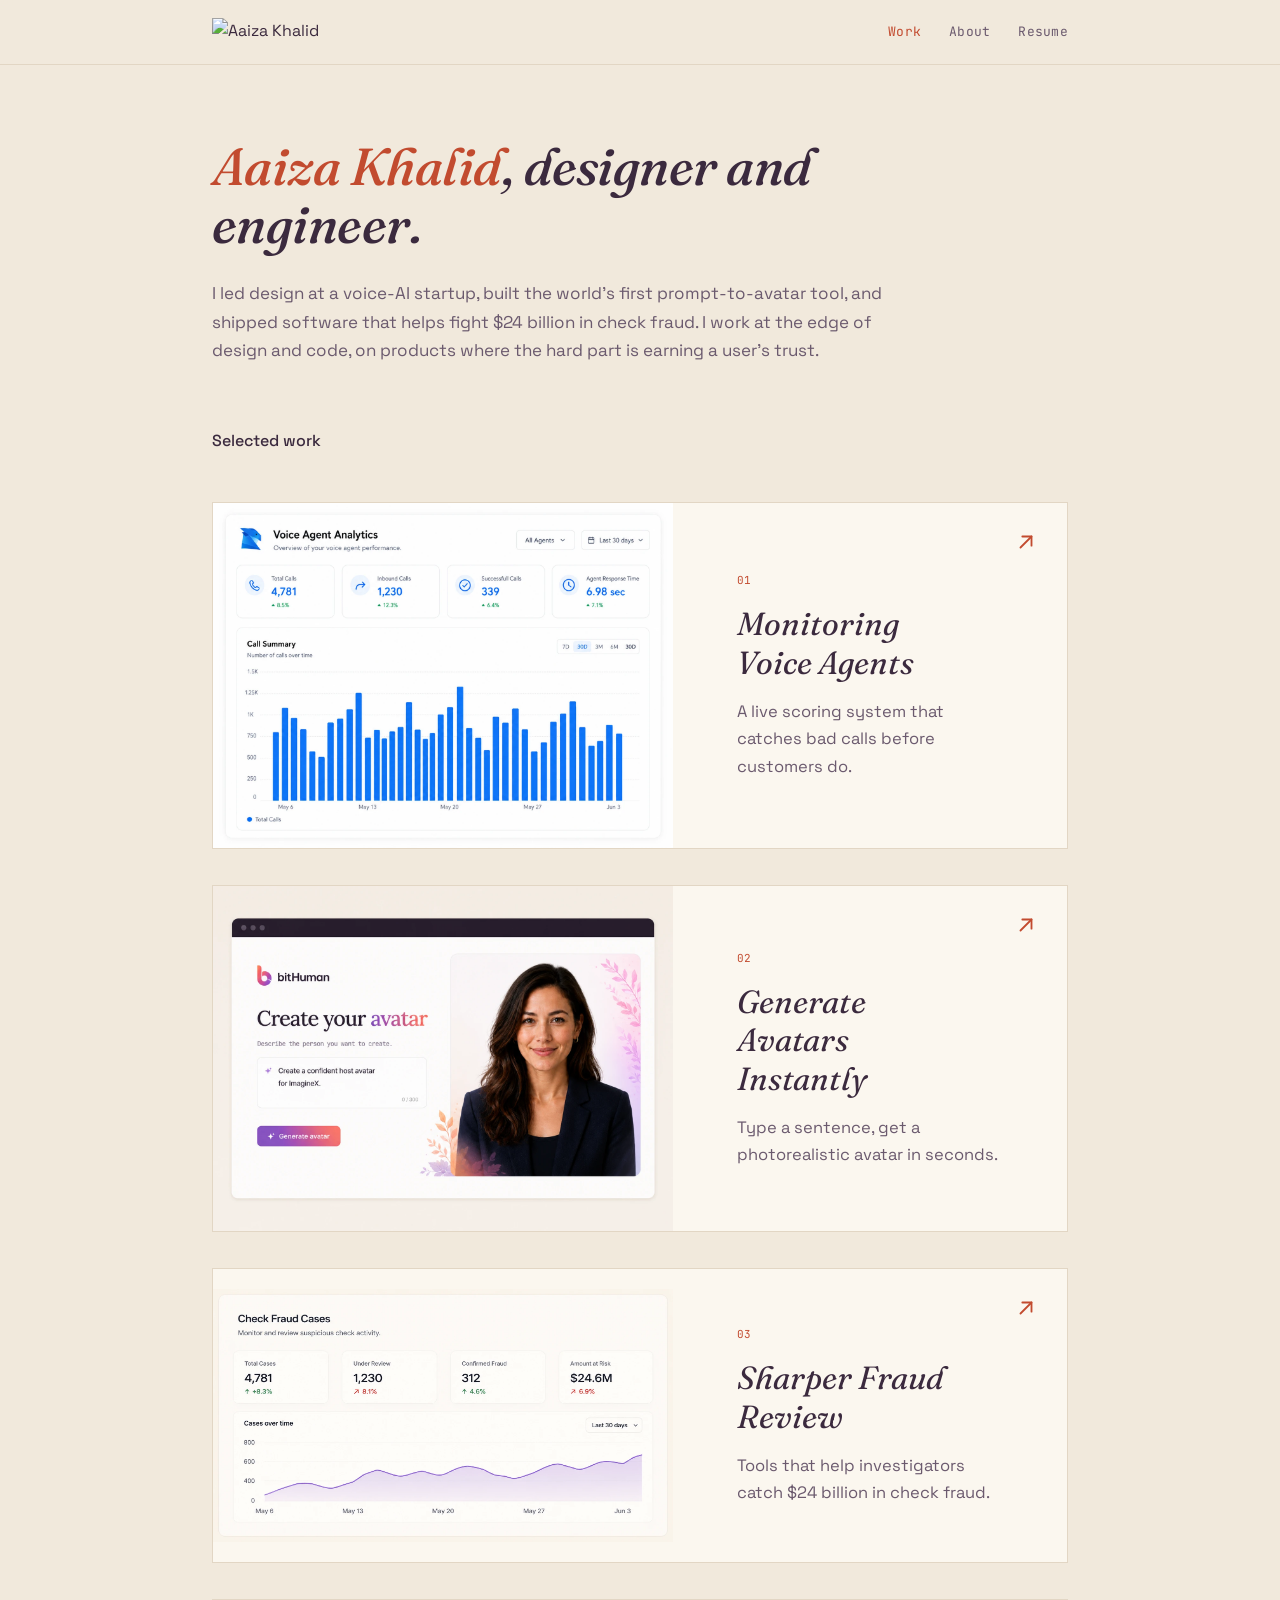
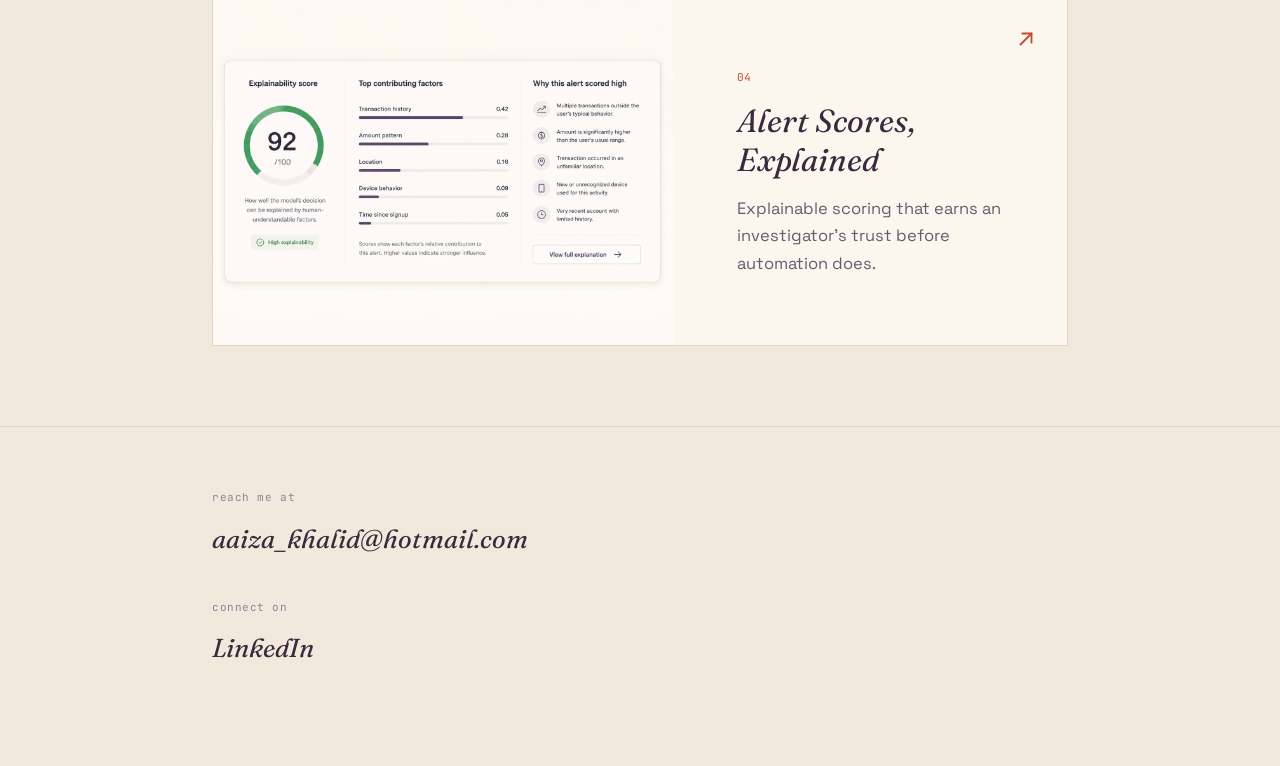
==== commit 62ffc375: "Restore role text in hero, widen the description paragraph Fixes a regression: "designer and enginee" ====
--- a/index.html
+++ b/index.html
@@ -79,8 +79,9 @@
 
 /* hero */
 .hero{ padding:72px 0 56px; }
-.hero-h1{ color:var(--coral); white-space:nowrap; }
-.hero .sub{ font-family:var(--font-sans); font-size:17px; max-width:520px; margin-top:26px; }
+.hero-h1{ color:var(--coral); }
+.hero-h1 .hero-role{ color:var(--ink); }
+.hero .sub{ font-family:var(--font-sans); font-size:17px; max-width:680px; margin-top:26px; }
 
 /* project index grid — horizontal rows */
 .index-grid{
@@ -229,7 +230,7 @@
 
 <header class="hero">
   <div class="wrap">
-    <h1 class="hero-h1">Aaiza Khalid</h1>
+    <h1 class="hero-h1">Aaiza Khalid<span class="hero-role">, designer and engineer.</span></h1>
     <p class="sub">I led design at a voice-AI startup, built the world's first prompt-to-avatar tool, and shipped software that helps fight $24 billion in check fraud. I work at the edge of design and code, on products where the hard part is earning a user's trust.</p>
   </div>
 </header>
